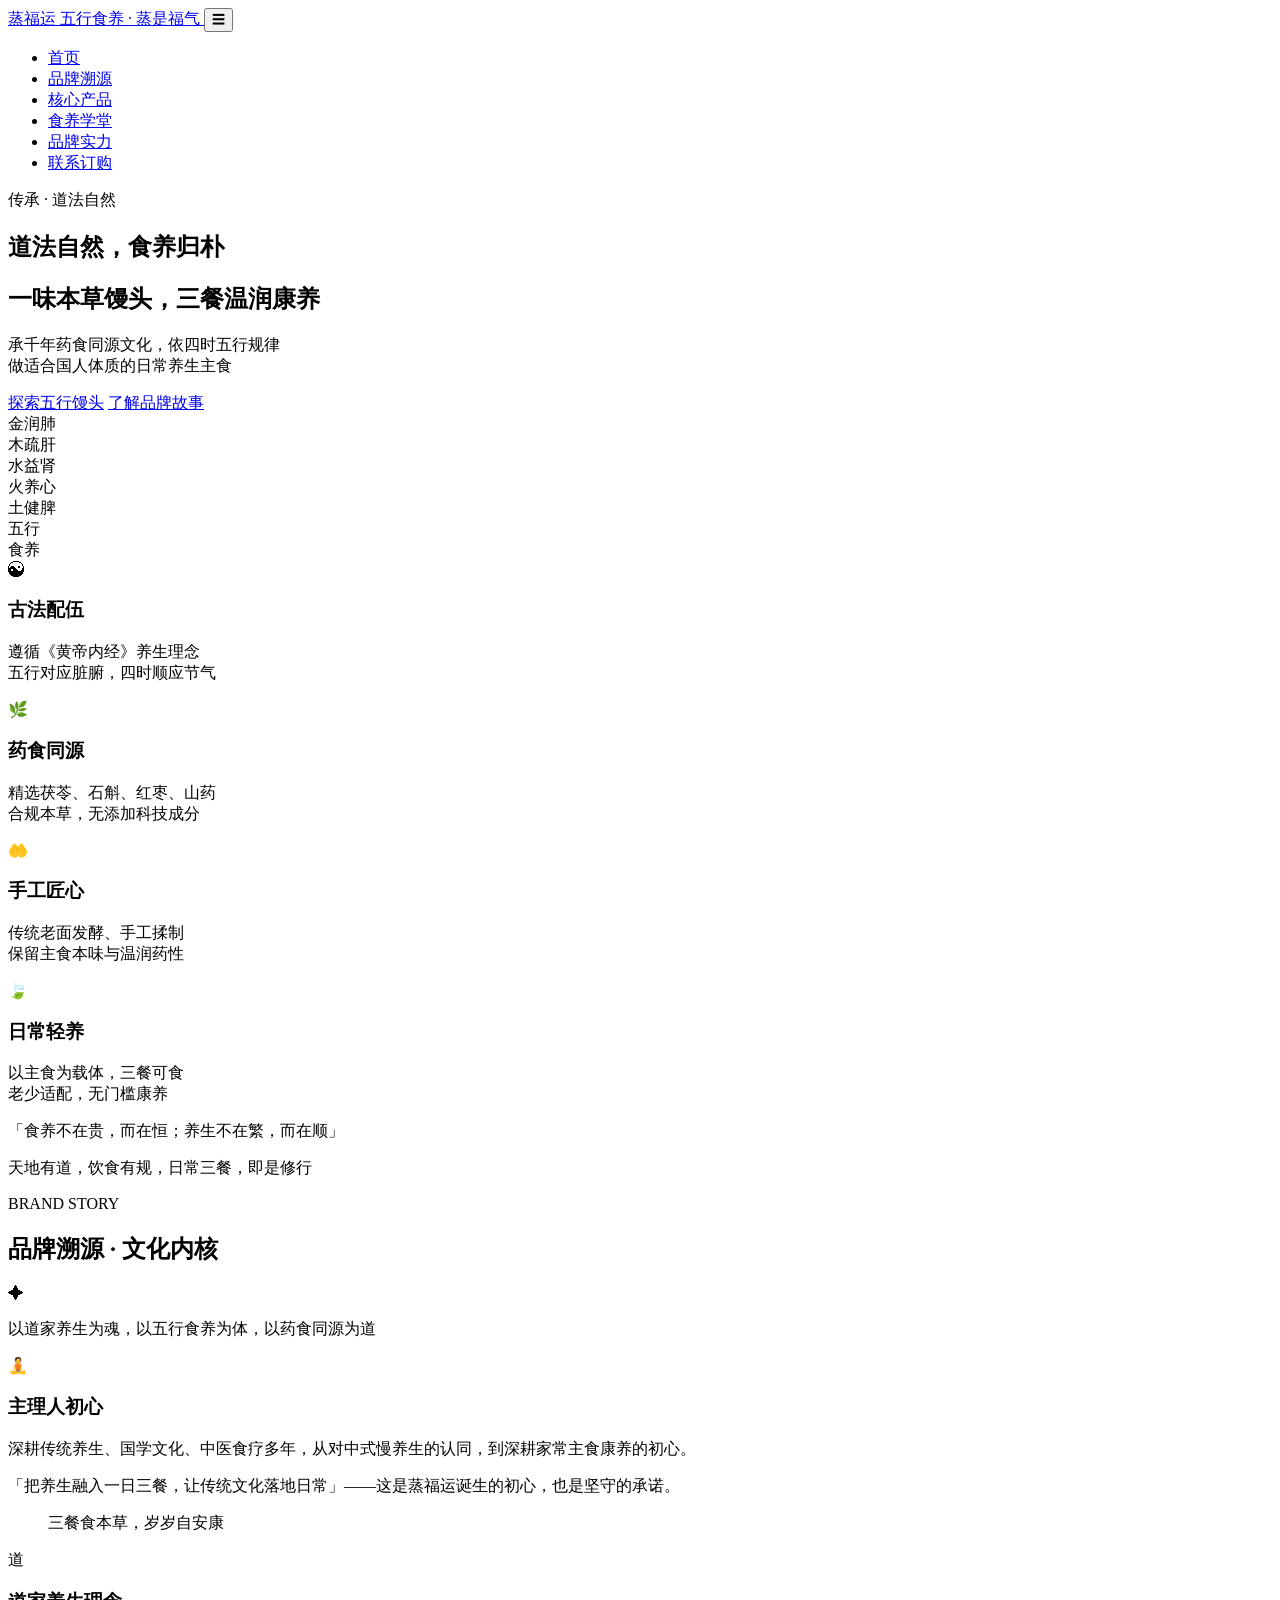
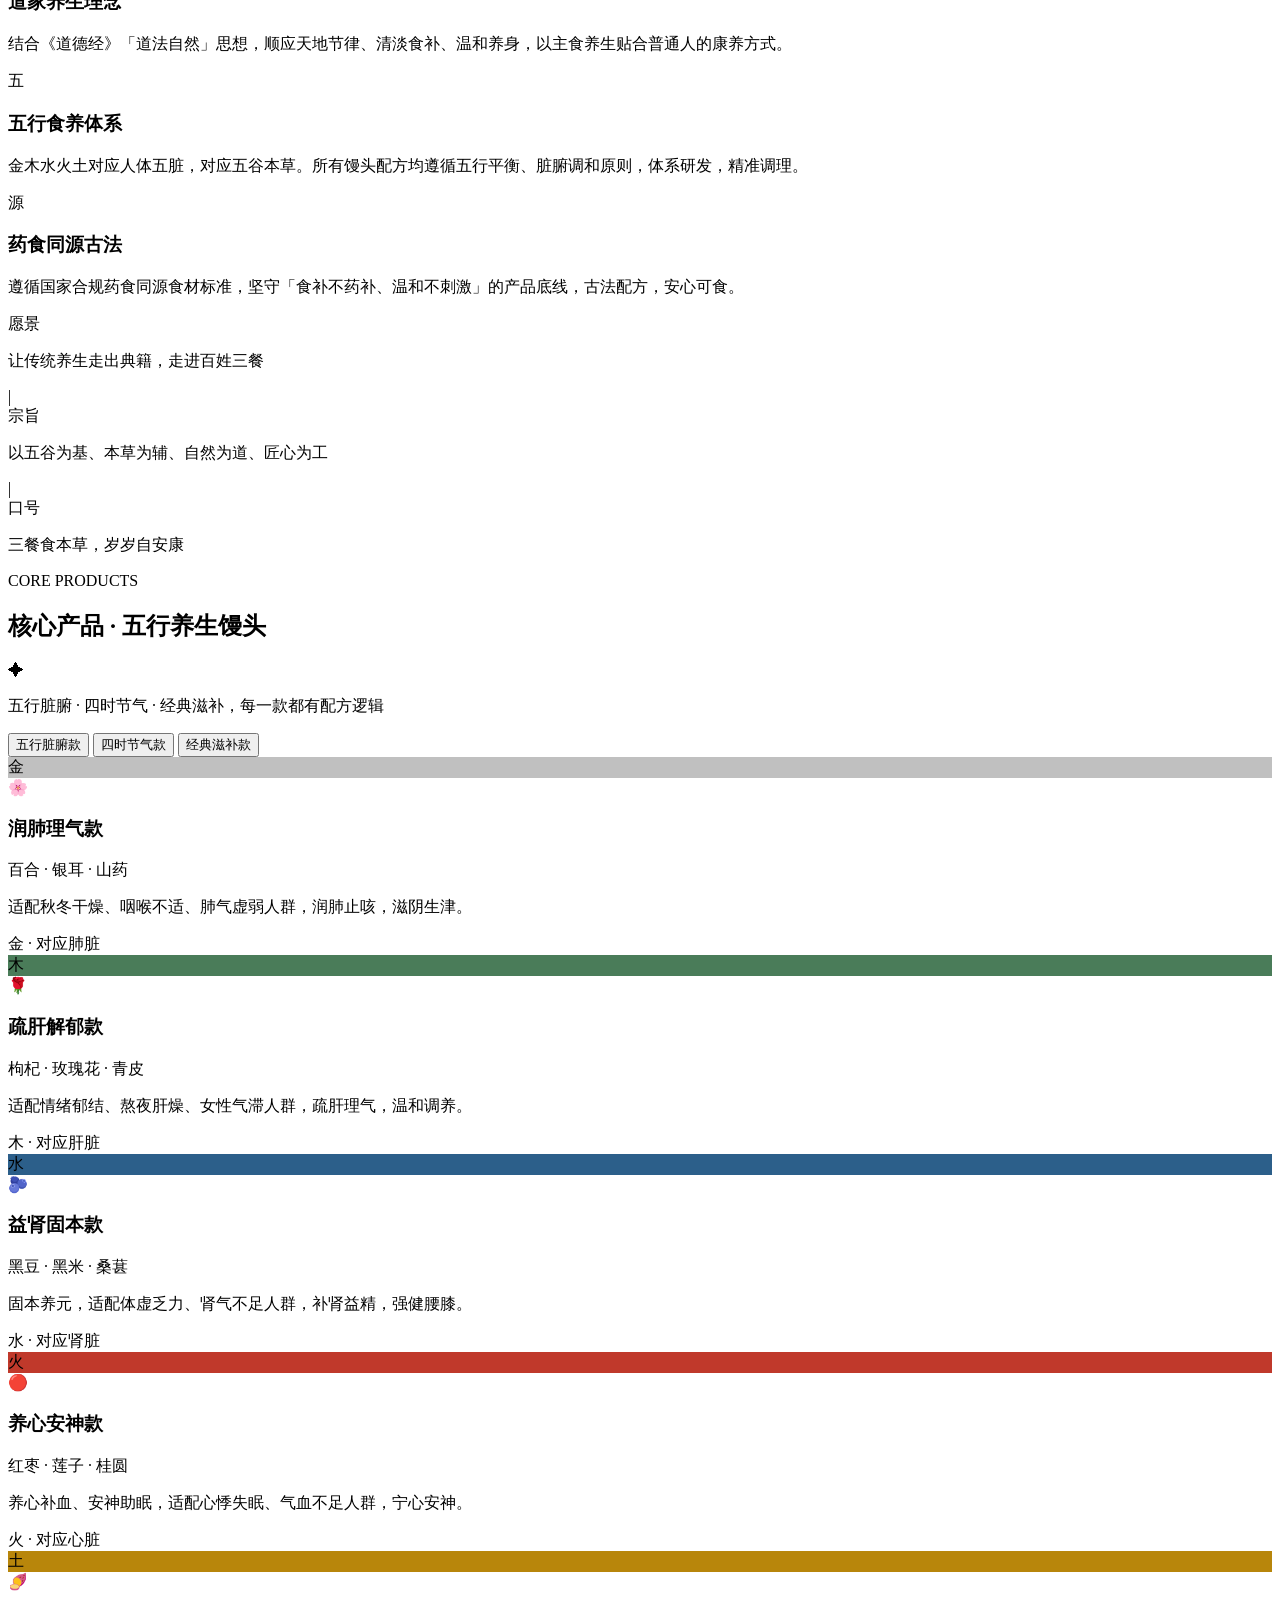
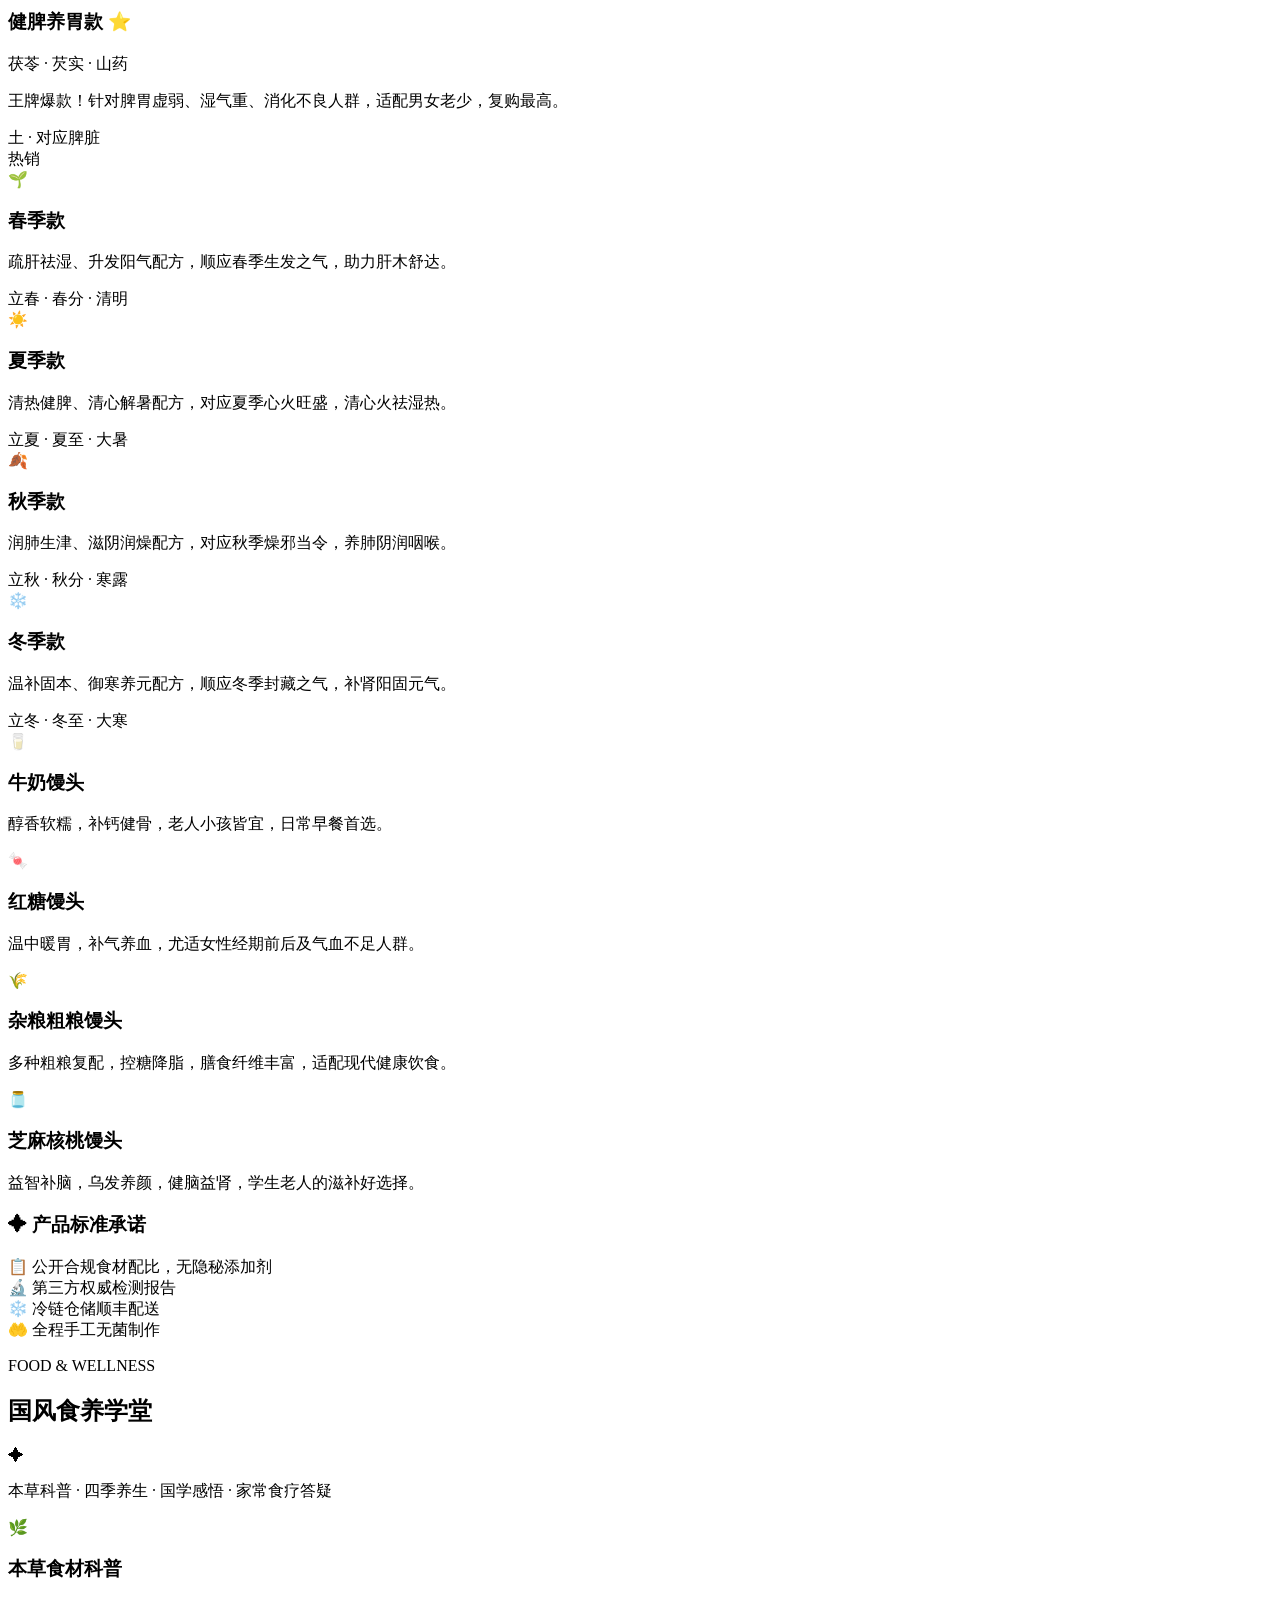
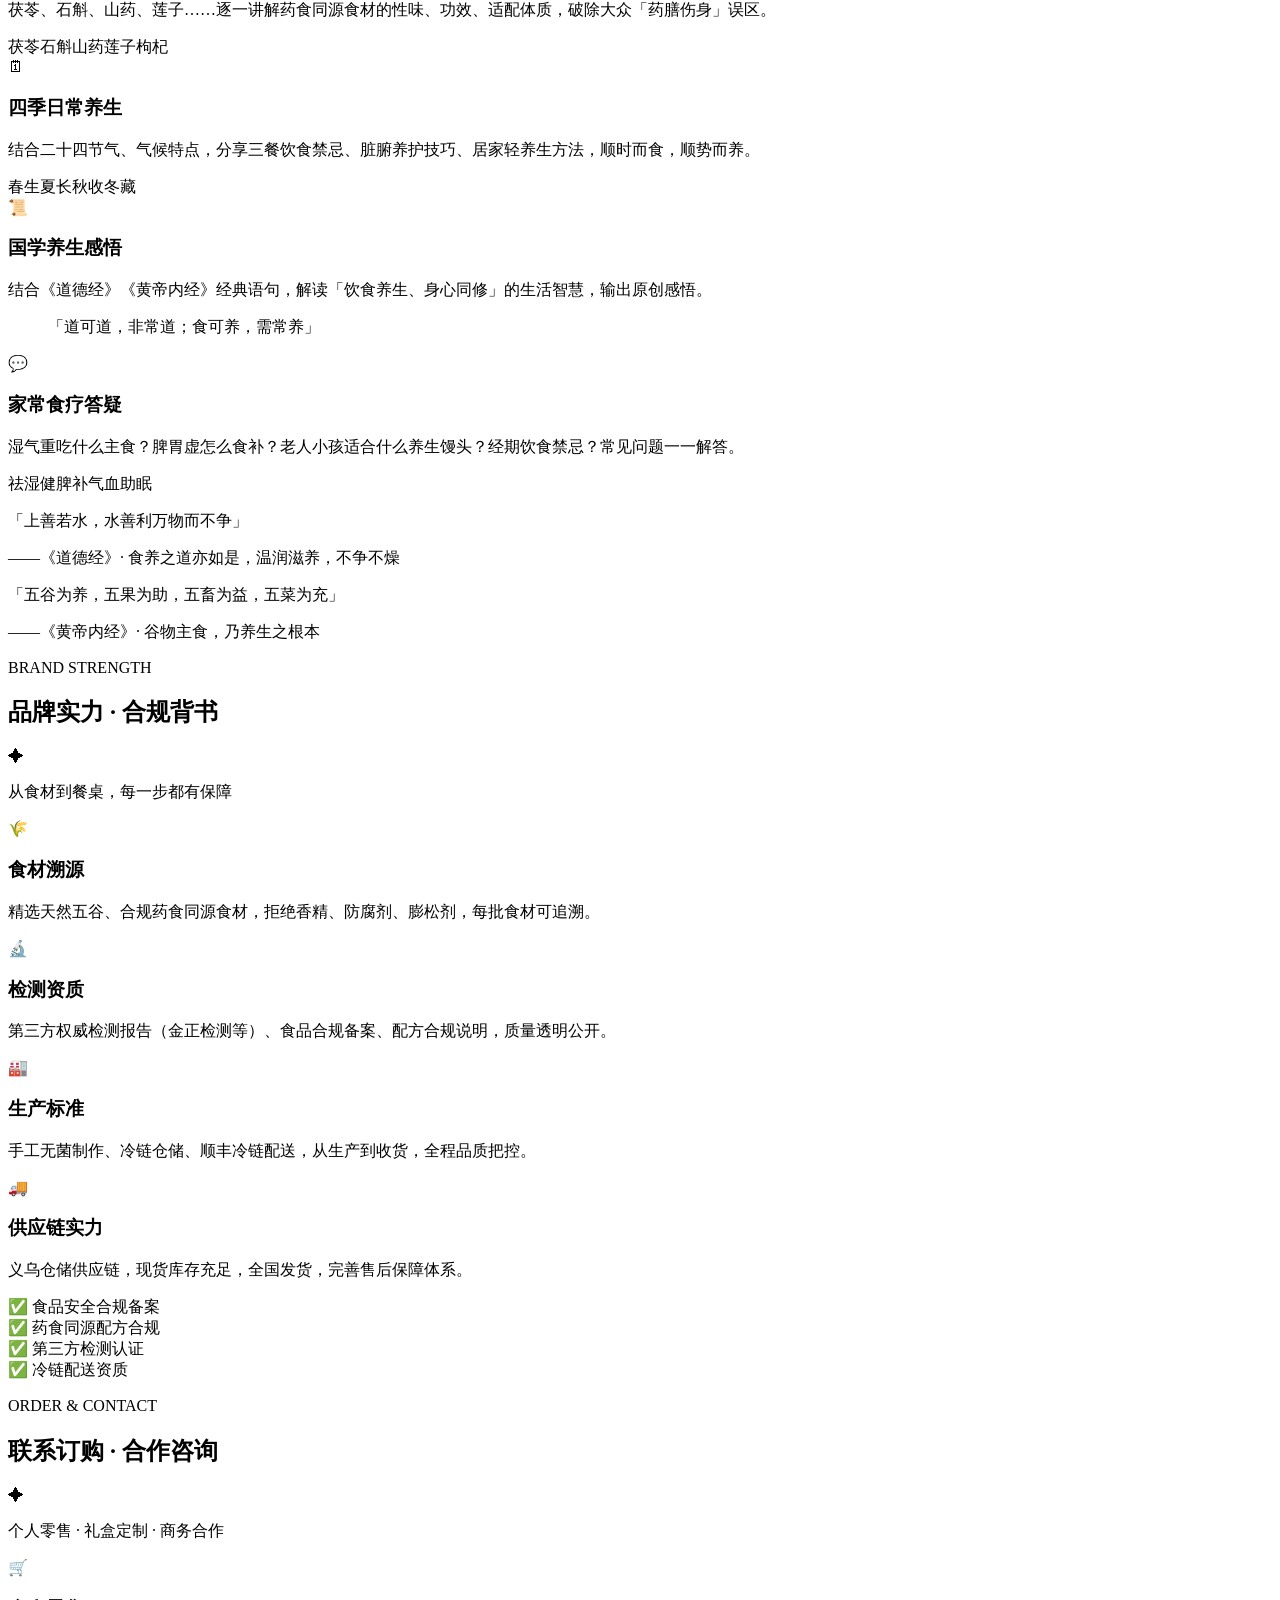
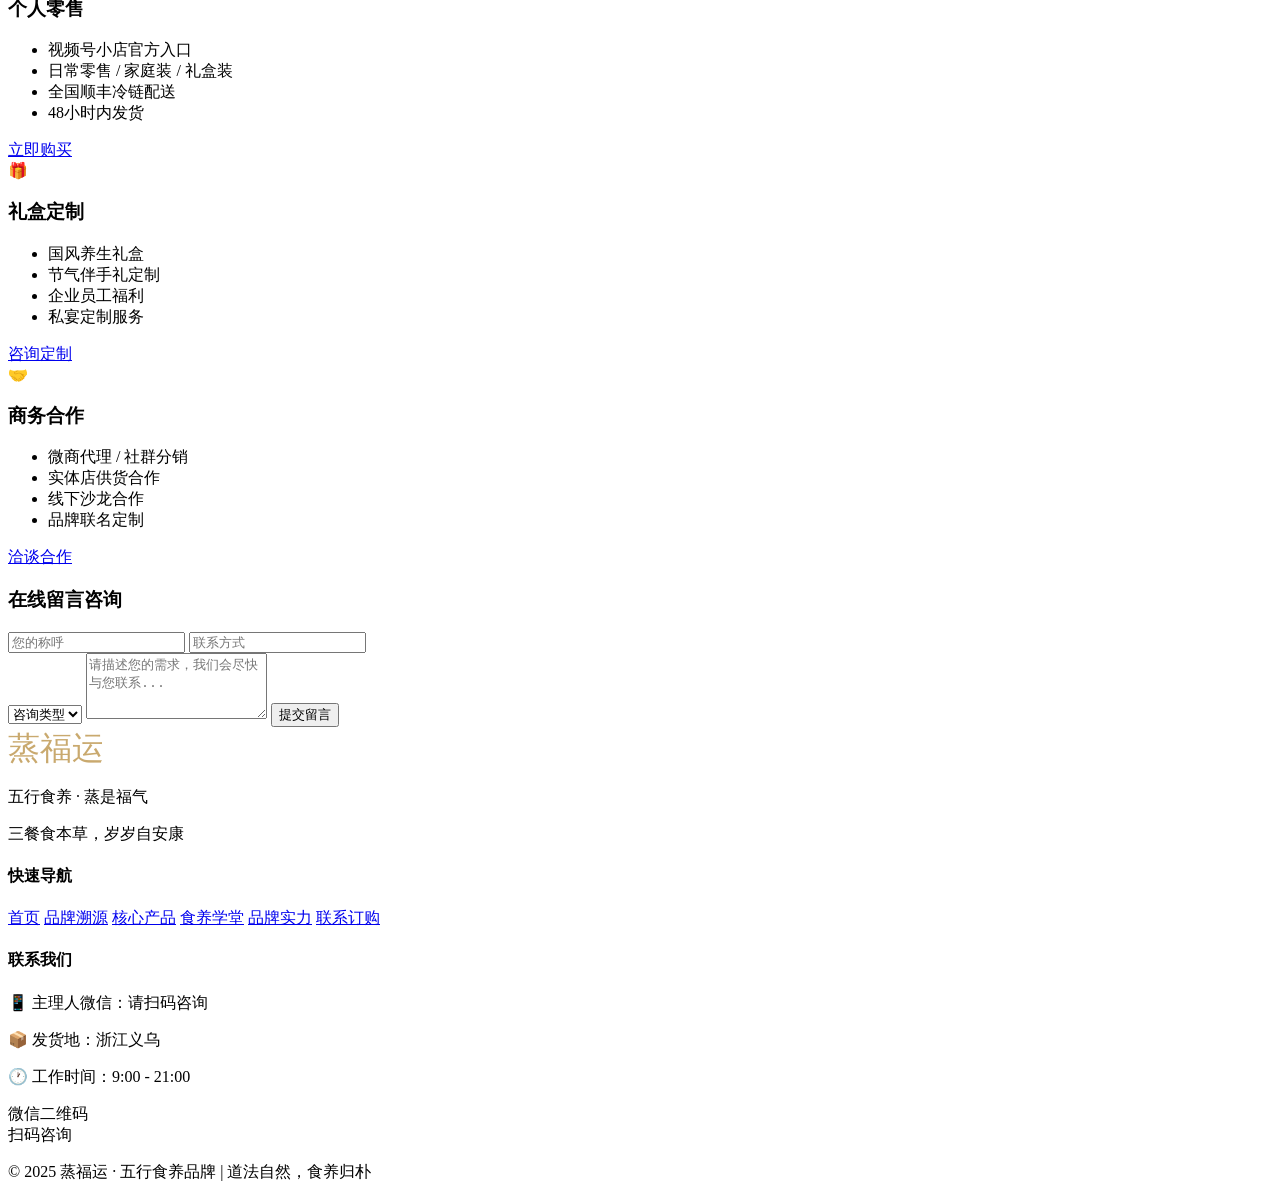
==== index.html @ 5c78d003 "add index.html" ====
<!DOCTYPE html>
<html lang="zh-CN">
<head>
<meta charset="UTF-8">
<meta name="viewport" content="width=device-width, initial-scale=1.0">
<title>蒸福运 · 五行食养 蒸是福气</title>
<link rel="preconnect" href="https://fonts.googleapis.com">
<link href="https://fonts.googleapis.com/css2?family=Noto+Serif+SC:wght@400;600;700&family=Noto+Sans+SC:wght@300;400;500&display=swap" rel="stylesheet">
<link rel="stylesheet" href="style.css">
</head>
<body>

<!-- 导航栏 -->
<nav id="navbar">
  <div class="nav-inner">
    <a href="#home" class="logo">
      <span class="logo-zh">蒸福运</span>
      <span class="logo-sub">五行食养 · 蒸是福气</span>
    </a>
    <button class="menu-toggle" id="menuToggle">☰</button>
    <ul class="nav-links" id="navLinks">
      <li><a href="#home">首页</a></li>
      <li><a href="#culture">品牌溯源</a></li>
      <li><a href="#products">核心产品</a></li>
      <li><a href="#academy">食养学堂</a></li>
      <li><a href="#trust">品牌实力</a></li>
      <li><a href="#contact" class="nav-cta">联系订购</a></li>
    </ul>
  </div>
</nav>

<!-- 第一板块：首页 -->
<section id="home">
  <div class="hero-bg">
    <div class="hero-overlay"></div>
    <div class="hero-content">
      <p class="hero-pre">传承 · 道法自然</p>
      <h1 class="hero-title">道法自然，食养归朴</h1>
      <h2 class="hero-sub">一味本草馒头，三餐温润康养</h2>
      <p class="hero-desc">承千年药食同源文化，依四时五行规律<br>做适合国人体质的日常养生主食</p>
      <div class="hero-btns">
        <a href="#products" class="btn-primary">探索五行馒头</a>
        <a href="#culture" class="btn-outline">了解品牌故事</a>
      </div>
    </div>
    <div class="hero-decor">
      <div class="wuxing-circle">
        <div class="wx-item wx-jin">金<span>润肺</span></div>
        <div class="wx-item wx-mu">木<span>疏肝</span></div>
        <div class="wx-item wx-shui">水<span>益肾</span></div>
        <div class="wx-item wx-huo">火<span>养心</span></div>
        <div class="wx-item wx-tu">土<span>健脾</span></div>
        <div class="wx-center">五行<br>食养</div>
      </div>
    </div>
  </div>

  <!-- 四大优势 -->
  <div class="advantages">
    <div class="adv-item">
      <div class="adv-icon">☯</div>
      <h3>古法配伍</h3>
      <p>遵循《黄帝内经》养生理念<br>五行对应脏腑，四时顺应节气</p>
    </div>
    <div class="adv-item">
      <div class="adv-icon">🌿</div>
      <h3>药食同源</h3>
      <p>精选茯苓、石斛、红枣、山药<br>合规本草，无添加科技成分</p>
    </div>
    <div class="adv-item">
      <div class="adv-icon">🤲</div>
      <h3>手工匠心</h3>
      <p>传统老面发酵、手工揉制<br>保留主食本味与温润药性</p>
    </div>
    <div class="adv-item">
      <div class="adv-icon">🍃</div>
      <h3>日常轻养</h3>
      <p>以主食为载体，三餐可食<br>老少适配，无门槛康养</p>
    </div>
  </div>

  <!-- 文化短句 -->
  <div class="quote-band">
    <p>「食养不在贵，而在恒；养生不在繁，而在顺」</p>
    <span>天地有道，饮食有规，日常三餐，即是修行</span>
  </div>
</section>

<!-- 第二板块：品牌溯源 -->
<section id="culture">
  <div class="section-header">
    <p class="section-pre">BRAND STORY</p>
    <h2>品牌溯源 · 文化内核</h2>
    <div class="divider"><span>✦</span></div>
    <p class="section-desc">以道家养生为魂，以五行食养为体，以药食同源为道</p>
  </div>

  <div class="culture-master">
    <div class="master-card">
      <div class="master-avatar">🧘</div>
      <div class="master-text">
        <h3>主理人初心</h3>
        <p>深耕传统养生、国学文化、中医食疗多年，从对中式慢养生的认同，到深耕家常主食康养的初心。</p>
        <p>「把养生融入一日三餐，让传统文化落地日常」——这是蒸福运诞生的初心，也是坚守的承诺。</p>
        <blockquote>三餐食本草，岁岁自安康</blockquote>
      </div>
    </div>
  </div>

  <div class="culture-pillars">
    <div class="pillar-card">
      <div class="pillar-num">道</div>
      <h3>道家养生理念</h3>
      <p>结合《道德经》「道法自然」思想，顺应天地节律、清淡食补、温和养身，以主食养生贴合普通人的康养方式。</p>
    </div>
    <div class="pillar-card">
      <div class="pillar-num">五</div>
      <h3>五行食养体系</h3>
      <p>金木水火土对应人体五脏，对应五谷本草。所有馒头配方均遵循五行平衡、脏腑调和原则，体系研发，精准调理。</p>
    </div>
    <div class="pillar-card">
      <div class="pillar-num">源</div>
      <h3>药食同源古法</h3>
      <p>遵循国家合规药食同源食材标准，坚守「食补不药补、温和不刺激」的产品底线，古法配方，安心可食。</p>
    </div>
  </div>

  <div class="brand-vision">
    <div class="vision-item"><span class="v-label">愿景</span><p>让传统养生走出典籍，走进百姓三餐</p></div>
    <div class="vision-sep">|</div>
    <div class="vision-item"><span class="v-label">宗旨</span><p>以五谷为基、本草为辅、自然为道、匠心为工</p></div>
    <div class="vision-sep">|</div>
    <div class="vision-item"><span class="v-label">口号</span><p>三餐食本草，岁岁自安康</p></div>
  </div>
</section>

<!-- 第三板块：核心产品 -->
<section id="products">
  <div class="section-header light">
    <p class="section-pre">CORE PRODUCTS</p>
    <h2>核心产品 · 五行养生馒头</h2>
    <div class="divider"><span>✦</span></div>
    <p class="section-desc">五行脏腑 · 四时节气 · 经典滋补，每一款都有配方逻辑</p>
  </div>

  <div class="product-tabs">
    <button class="tab-btn active" onclick="switchTab('wuxing')">五行脏腑款</button>
    <button class="tab-btn" onclick="switchTab('sishi')">四时节气款</button>
    <button class="tab-btn" onclick="switchTab('classic')">经典滋补款</button>
  </div>

  <!-- 五行款 -->
  <div id="tab-wuxing" class="tab-content active">
    <div class="products-grid">
      <div class="product-card">
        <div class="prod-badge" style="background:#C0C0C0">金</div>
        <div class="prod-emoji">🌸</div>
        <h3>润肺理气款</h3>
        <div class="prod-ingredients">百合 · 银耳 · 山药</div>
        <p class="prod-desc">适配秋冬干燥、咽喉不适、肺气虚弱人群，润肺止咳，滋阴生津。</p>
        <div class="prod-tag">金 · 对应肺脏</div>
      </div>
      <div class="product-card">
        <div class="prod-badge" style="background:#4a7c59">木</div>
        <div class="prod-emoji">🌹</div>
        <h3>疏肝解郁款</h3>
        <div class="prod-ingredients">枸杞 · 玫瑰花 · 青皮</div>
        <p class="prod-desc">适配情绪郁结、熬夜肝燥、女性气滞人群，疏肝理气，温和调养。</p>
        <div class="prod-tag">木 · 对应肝脏</div>
      </div>
      <div class="product-card">
        <div class="prod-badge" style="background:#2c5f8a">水</div>
        <div class="prod-emoji">🫐</div>
        <h3>益肾固本款</h3>
        <div class="prod-ingredients">黑豆 · 黑米 · 桑葚</div>
        <p class="prod-desc">固本养元，适配体虚乏力、肾气不足人群，补肾益精，强健腰膝。</p>
        <div class="prod-tag">水 · 对应肾脏</div>
      </div>
      <div class="product-card">
        <div class="prod-badge" style="background:#c0392b">火</div>
        <div class="prod-emoji">🔴</div>
        <h3>养心安神款</h3>
        <div class="prod-ingredients">红枣 · 莲子 · 桂圆</div>
        <p class="prod-desc">养心补血、安神助眠，适配心悸失眠、气血不足人群，宁心安神。</p>
        <div class="prod-tag">火 · 对应心脏</div>
      </div>
      <div class="product-card featured">
        <div class="prod-badge" style="background:#b8860b">土</div>
        <div class="prod-emoji">🍠</div>
        <h3>健脾养胃款 ⭐</h3>
        <div class="prod-ingredients">茯苓 · 芡实 · 山药</div>
        <p class="prod-desc">王牌爆款！针对脾胃虚弱、湿气重、消化不良人群，适配男女老少，复购最高。</p>
        <div class="prod-tag">土 · 对应脾脏</div>
        <div class="prod-hot">热销</div>
      </div>
    </div>
  </div>

  <!-- 四时款 -->
  <div id="tab-sishi" class="tab-content">
    <div class="products-grid">
      <div class="product-card season spring">
        <div class="season-icon">🌱</div>
        <h3>春季款</h3>
        <p class="prod-desc">疏肝祛湿、升发阳气配方，顺应春季生发之气，助力肝木舒达。</p>
        <div class="prod-tag">立春 · 春分 · 清明</div>
      </div>
      <div class="product-card season summer">
        <div class="season-icon">☀️</div>
        <h3>夏季款</h3>
        <p class="prod-desc">清热健脾、清心解暑配方，对应夏季心火旺盛，清心火祛湿热。</p>
        <div class="prod-tag">立夏 · 夏至 · 大暑</div>
      </div>
      <div class="product-card season autumn">
        <div class="season-icon">🍂</div>
        <h3>秋季款</h3>
        <p class="prod-desc">润肺生津、滋阴润燥配方，对应秋季燥邪当令，养肺阴润咽喉。</p>
        <div class="prod-tag">立秋 · 秋分 · 寒露</div>
      </div>
      <div class="product-card season winter">
        <div class="season-icon">❄️</div>
        <h3>冬季款</h3>
        <p class="prod-desc">温补固本、御寒养元配方，顺应冬季封藏之气，补肾阳固元气。</p>
        <div class="prod-tag">立冬 · 冬至 · 大寒</div>
      </div>
    </div>
  </div>

  <!-- 经典款 -->
  <div id="tab-classic" class="tab-content">
    <div class="products-grid">
      <div class="product-card">
        <div class="prod-emoji">🥛</div>
        <h3>牛奶馒头</h3>
        <p class="prod-desc">醇香软糯，补钙健骨，老人小孩皆宜，日常早餐首选。</p>
      </div>
      <div class="product-card">
        <div class="prod-emoji">🍬</div>
        <h3>红糖馒头</h3>
        <p class="prod-desc">温中暖胃，补气养血，尤适女性经期前后及气血不足人群。</p>
      </div>
      <div class="product-card">
        <div class="prod-emoji">🌾</div>
        <h3>杂粮粗粮馒头</h3>
        <p class="prod-desc">多种粗粮复配，控糖降脂，膳食纤维丰富，适配现代健康饮食。</p>
      </div>
      <div class="product-card">
        <div class="prod-emoji">🫙</div>
        <h3>芝麻核桃馒头</h3>
        <p class="prod-desc">益智补脑，乌发养颜，健脑益肾，学生老人的滋补好选择。</p>
      </div>
    </div>
  </div>

  <div class="product-standard">
    <h3>✦ 产品标准承诺</h3>
    <div class="standard-grid">
      <div>📋 公开合规食材配比，无隐秘添加剂</div>
      <div>🔬 第三方权威检测报告</div>
      <div>❄️ 冷链仓储顺丰配送</div>
      <div>🤲 全程手工无菌制作</div>
    </div>
  </div>
</section>

<!-- 第四板块：食养学堂 -->
<section id="academy">
  <div class="section-header">
    <p class="section-pre">FOOD & WELLNESS</p>
    <h2>国风食养学堂</h2>
    <div class="divider"><span>✦</span></div>
    <p class="section-desc">本草科普 · 四季养生 · 国学感悟 · 家常食疗答疑</p>
  </div>

  <div class="academy-grid">
    <div class="academy-card">
      <div class="aca-icon">🌿</div>
      <h3>本草食材科普</h3>
      <p>茯苓、石斛、山药、莲子……逐一讲解药食同源食材的性味、功效、适配体质，破除大众「药膳伤身」误区。</p>
      <div class="aca-tags"><span>茯苓</span><span>石斛</span><span>山药</span><span>莲子</span><span>枸杞</span></div>
    </div>
    <div class="academy-card">
      <div class="aca-icon">🗓</div>
      <h3>四季日常养生</h3>
      <p>结合二十四节气、气候特点，分享三餐饮食禁忌、脏腑养护技巧、居家轻养生方法，顺时而食，顺势而养。</p>
      <div class="aca-tags"><span>春生</span><span>夏长</span><span>秋收</span><span>冬藏</span></div>
    </div>
    <div class="academy-card">
      <div class="aca-icon">📜</div>
      <h3>国学养生感悟</h3>
      <p>结合《道德经》《黄帝内经》经典语句，解读「饮食养生、身心同修」的生活智慧，输出原创感悟。</p>
      <blockquote class="aca-quote">「道可道，非常道；食可养，需常养」</blockquote>
    </div>
    <div class="academy-card">
      <div class="aca-icon">💬</div>
      <h3>家常食疗答疑</h3>
      <p>湿气重吃什么主食？脾胃虚怎么食补？老人小孩适合什么养生馒头？经期饮食禁忌？常见问题一一解答。</p>
      <div class="aca-tags"><span>祛湿</span><span>健脾</span><span>补气血</span><span>助眠</span></div>
    </div>
  </div>

  <div class="classic-quotes">
    <div class="cq-item">
      <p>「上善若水，水善利万物而不争」</p>
      <span>——《道德经》· 食养之道亦如是，温润滋养，不争不燥</span>
    </div>
    <div class="cq-item">
      <p>「五谷为养，五果为助，五畜为益，五菜为充」</p>
      <span>——《黄帝内经》· 谷物主食，乃养生之根本</span>
    </div>
  </div>
</section>

<!-- 第五板块：品牌实力 -->
<section id="trust">
  <div class="section-header light">
    <p class="section-pre">BRAND STRENGTH</p>
    <h2>品牌实力 · 合规背书</h2>
    <div class="divider"><span>✦</span></div>
    <p class="section-desc">从食材到餐桌，每一步都有保障</p>
  </div>

  <div class="trust-grid">
    <div class="trust-card">
      <div class="trust-icon">🌾</div>
      <h3>食材溯源</h3>
      <p>精选天然五谷、合规药食同源食材，拒绝香精、防腐剂、膨松剂，每批食材可追溯。</p>
    </div>
    <div class="trust-card">
      <div class="trust-icon">🔬</div>
      <h3>检测资质</h3>
      <p>第三方权威检测报告（金正检测等）、食品合规备案、配方合规说明，质量透明公开。</p>
    </div>
    <div class="trust-card">
      <div class="trust-icon">🏭</div>
      <h3>生产标准</h3>
      <p>手工无菌制作、冷链仓储、顺丰冷链配送，从生产到收货，全程品质把控。</p>
    </div>
    <div class="trust-card">
      <div class="trust-icon">🚚</div>
      <h3>供应链实力</h3>
      <p>义乌仓储供应链，现货库存充足，全国发货，完善售后保障体系。</p>
    </div>
  </div>

  <div class="cert-bar">
    <div class="cert-item">✅ 食品安全合规备案</div>
    <div class="cert-item">✅ 药食同源配方合规</div>
    <div class="cert-item">✅ 第三方检测认证</div>
    <div class="cert-item">✅ 冷链配送资质</div>
  </div>
</section>

<!-- 第六板块：联系订购 -->
<section id="contact">
  <div class="section-header">
    <p class="section-pre">ORDER & CONTACT</p>
    <h2>联系订购 · 合作咨询</h2>
    <div class="divider"><span>✦</span></div>
    <p class="section-desc">个人零售 · 礼盒定制 · 商务合作</p>
  </div>

  <div class="contact-grid">
    <div class="contact-card">
      <div class="cc-icon">🛒</div>
      <h3>个人零售</h3>
      <ul>
        <li>视频号小店官方入口</li>
        <li>日常零售 / 家庭装 / 礼盒装</li>
        <li>全国顺丰冷链配送</li>
        <li>48小时内发货</li>
      </ul>
      <a href="#" class="btn-primary small">立即购买</a>
    </div>
    <div class="contact-card">
      <div class="cc-icon">🎁</div>
      <h3>礼盒定制</h3>
      <ul>
        <li>国风养生礼盒</li>
        <li>节气伴手礼定制</li>
        <li>企业员工福利</li>
        <li>私宴定制服务</li>
      </ul>
      <a href="#" class="btn-primary small">咨询定制</a>
    </div>
    <div class="contact-card">
      <div class="cc-icon">🤝</div>
      <h3>商务合作</h3>
      <ul>
        <li>微商代理 / 社群分销</li>
        <li>实体店供货合作</li>
        <li>线下沙龙合作</li>
        <li>品牌联名定制</li>
      </ul>
      <a href="#" class="btn-primary small">洽谈合作</a>
    </div>
  </div>

  <div class="contact-form-area">
    <h3>在线留言咨询</h3>
    <form class="contact-form" onsubmit="submitForm(event)">
      <div class="form-row">
        <input type="text" placeholder="您的称呼" required>
        <input type="tel" placeholder="联系方式">
      </div>
      <select>
        <option value="">咨询类型</option>
        <option>个人购买</option>
        <option>礼盒定制</option>
        <option>商务合作</option>
        <option>产品咨询</option>
      </select>
      <textarea placeholder="请描述您的需求，我们会尽快与您联系..." rows="4"></textarea>
      <button type="submit" class="btn-primary">提交留言</button>
    </form>
    <div id="form-success" class="form-success" style="display:none">✅ 留言已提交！我们将在24小时内联系您。</div>
  </div>
</section>

<!-- 页脚 -->
<footer>
  <div class="footer-inner">
    <div class="footer-brand">
      <div class="logo-zh" style="font-size:2rem;color:#c9a96e">蒸福运</div>
      <p>五行食养 · 蒸是福气</p>
      <p class="footer-motto">三餐食本草，岁岁自安康</p>
    </div>
    <div class="footer-links">
      <h4>快速导航</h4>
      <a href="#home">首页</a>
      <a href="#culture">品牌溯源</a>
      <a href="#products">核心产品</a>
      <a href="#academy">食养学堂</a>
      <a href="#trust">品牌实力</a>
      <a href="#contact">联系订购</a>
    </div>
    <div class="footer-contact">
      <h4>联系我们</h4>
      <p>📱 主理人微信：请扫码咨询</p>
      <p>📦 发货地：浙江义乌</p>
      <p>🕐 工作时间：9:00 - 21:00</p>
      <div class="qr-placeholder">微信二维码<br>扫码咨询</div>
    </div>
  </div>
  <div class="footer-bottom">
    <p>© 2025 蒸福运 · 五行食养品牌 | 道法自然，食养归朴</p>
  </div>
</footer>

<script src="app.js"></script>
</body>
</html>
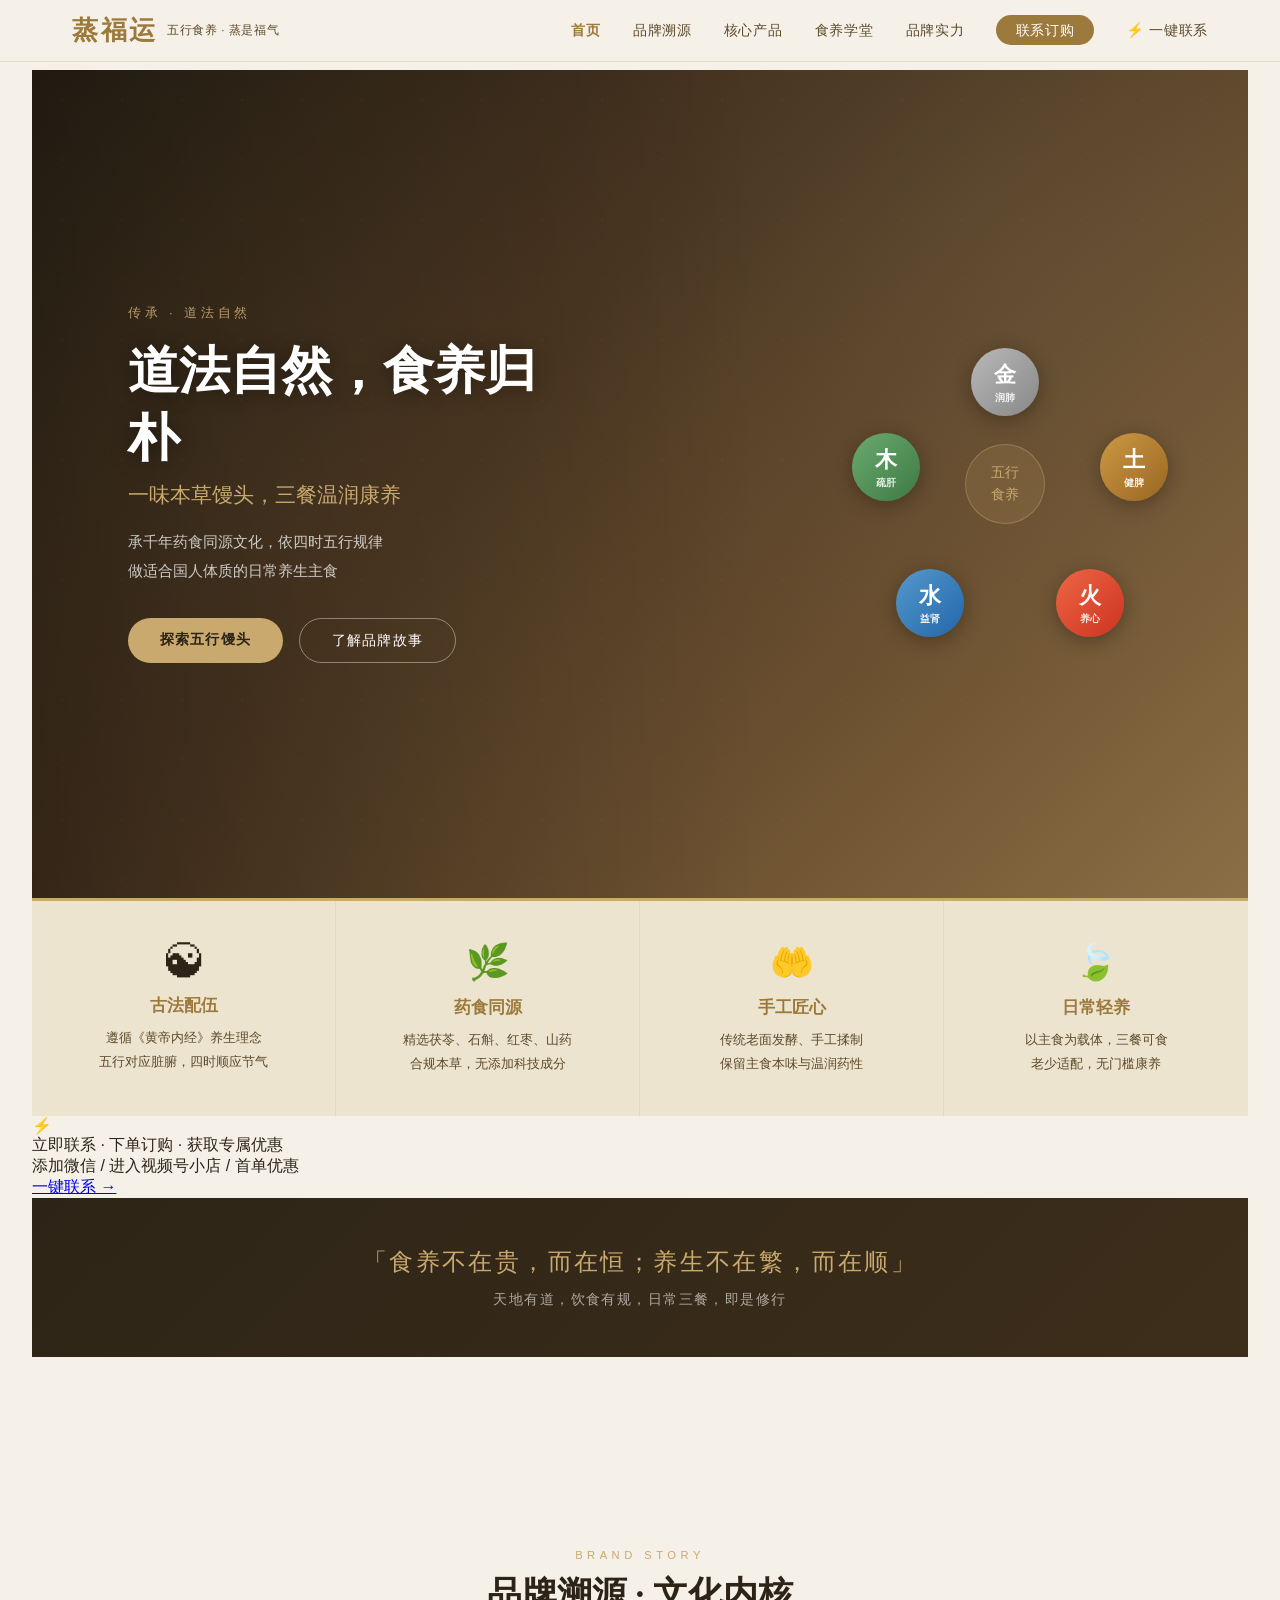
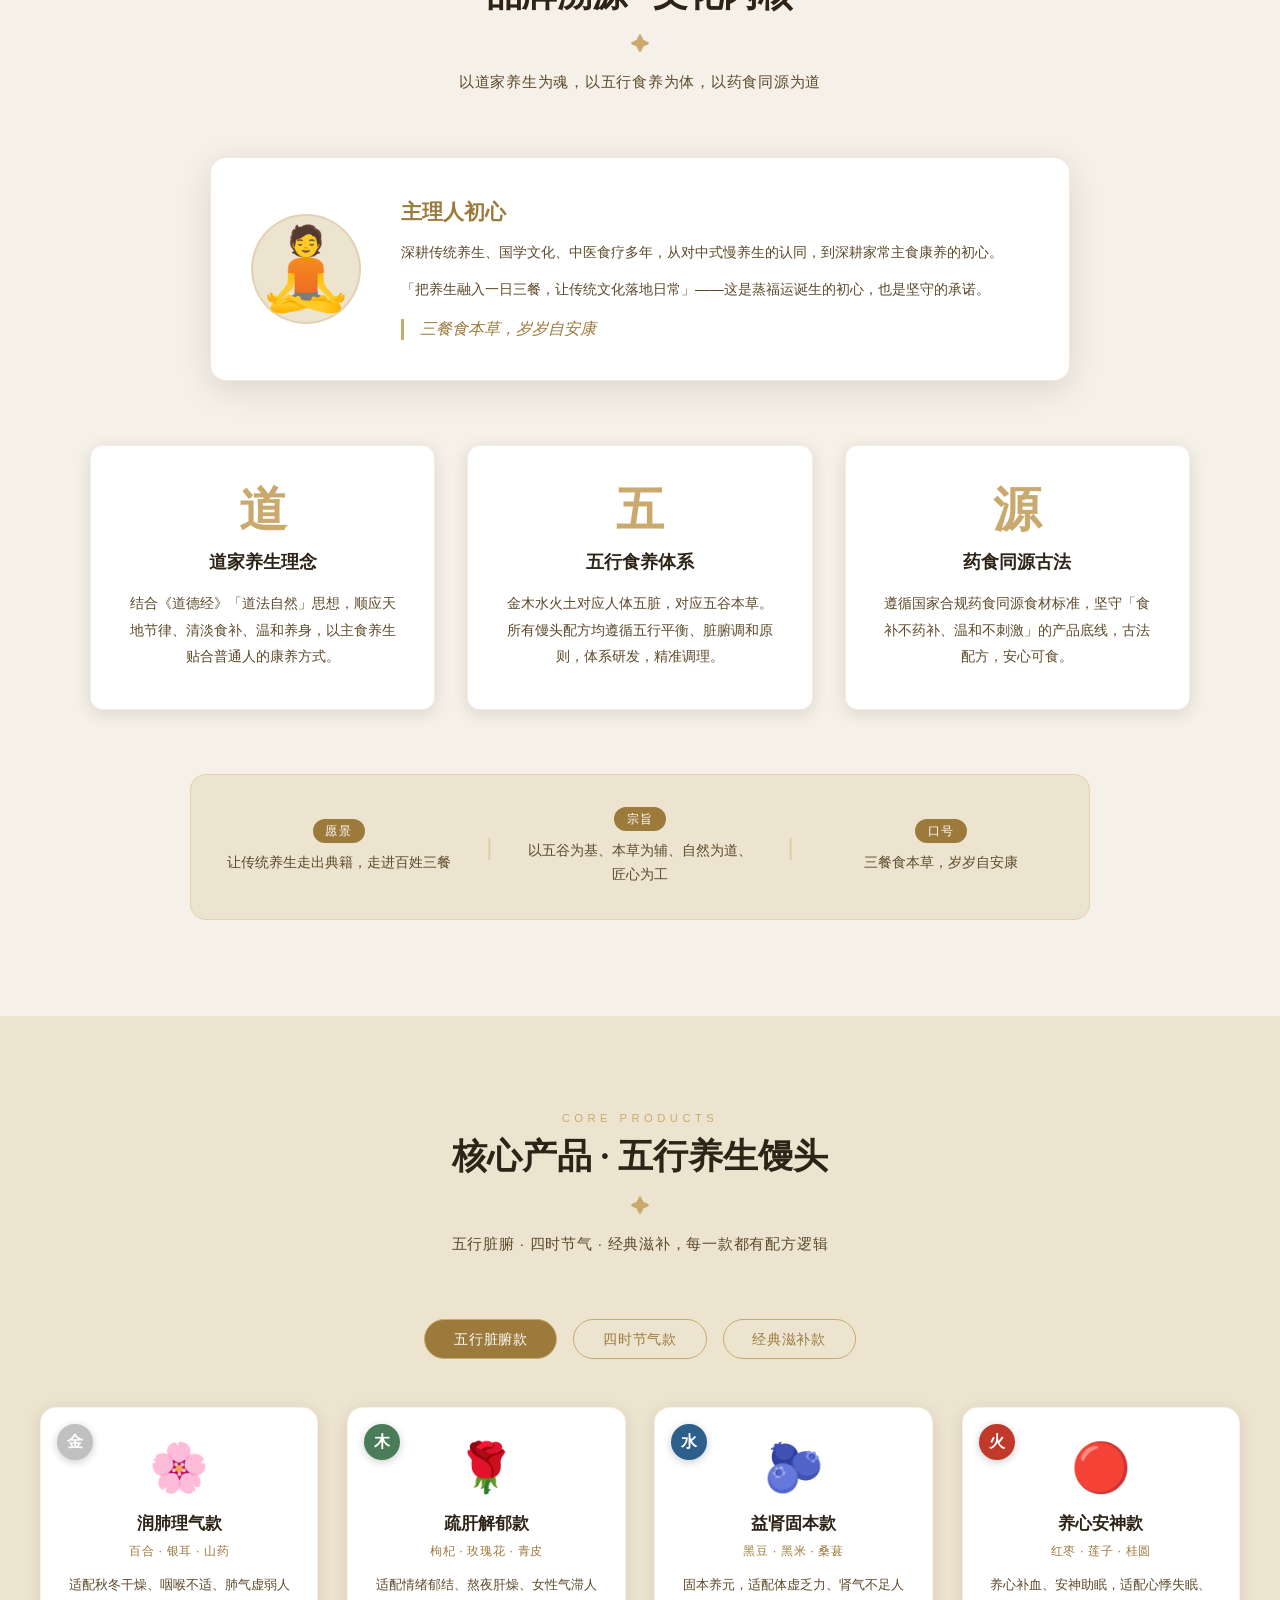
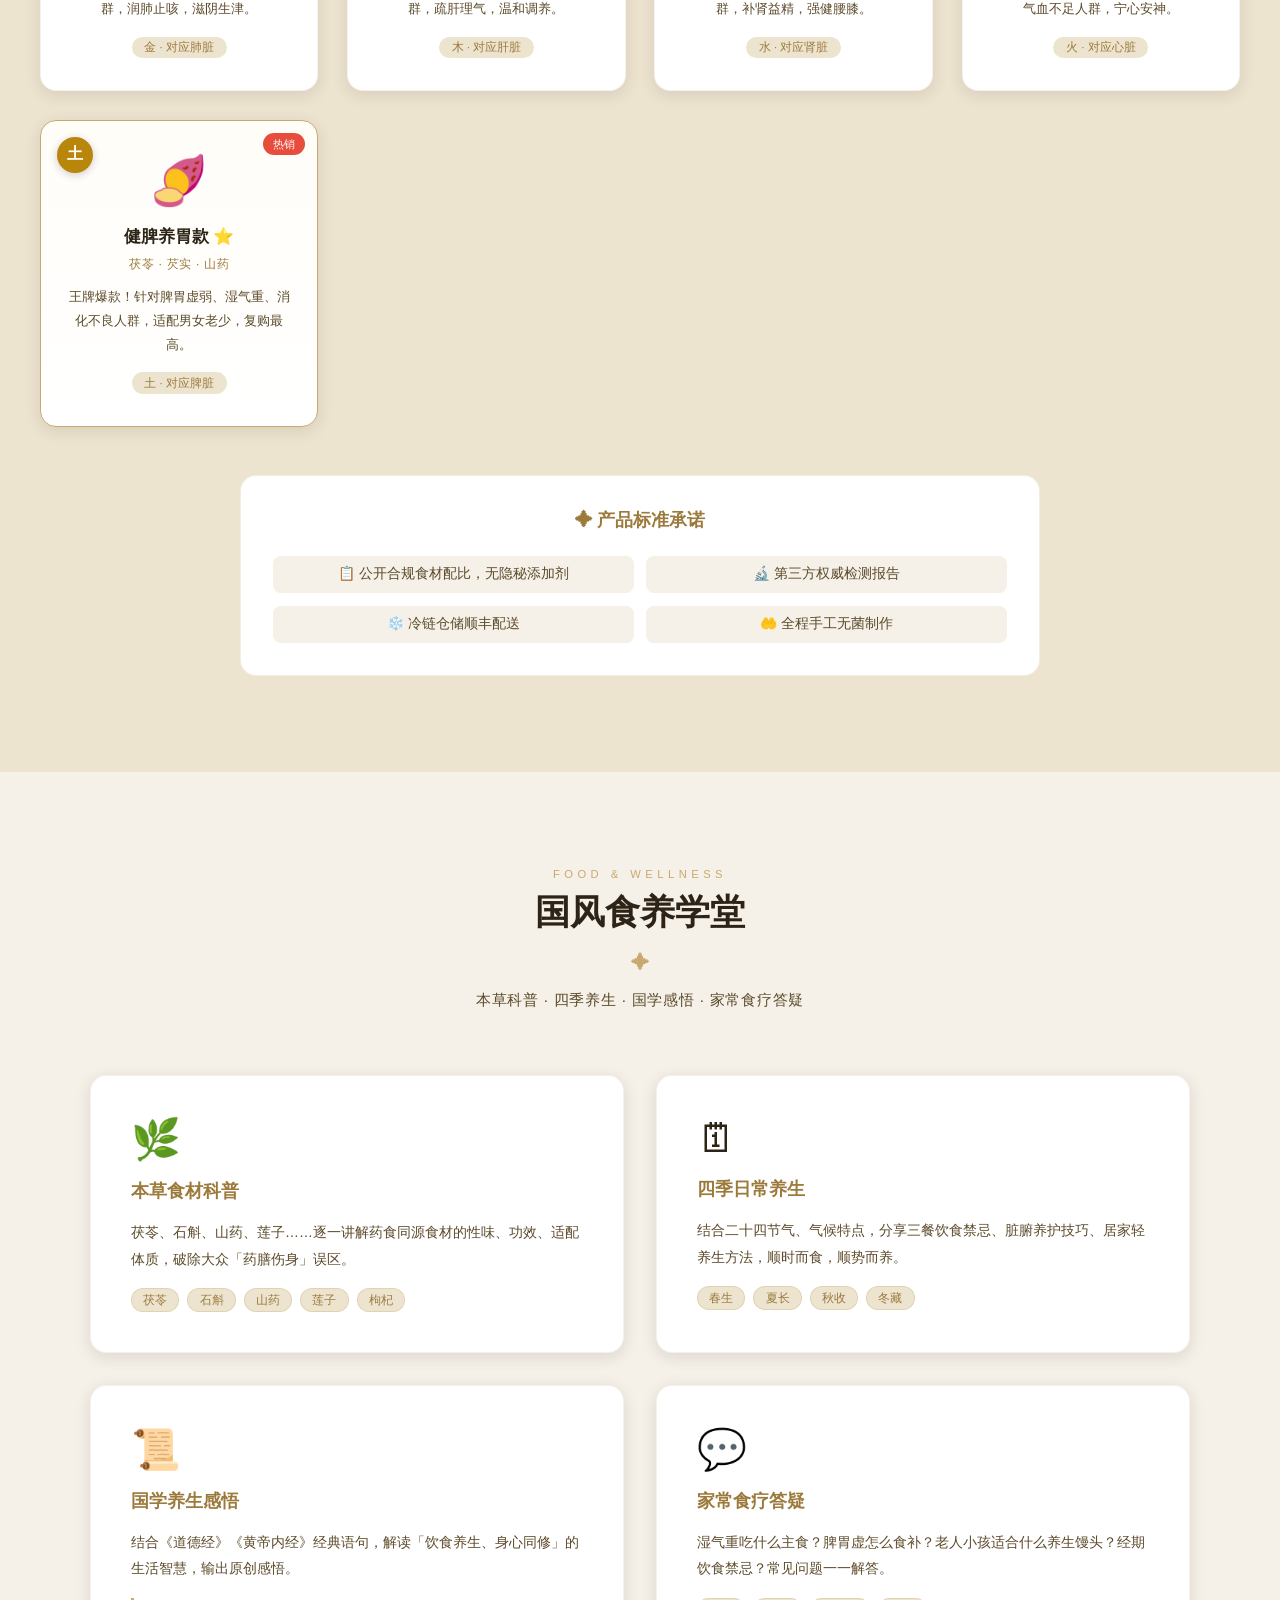
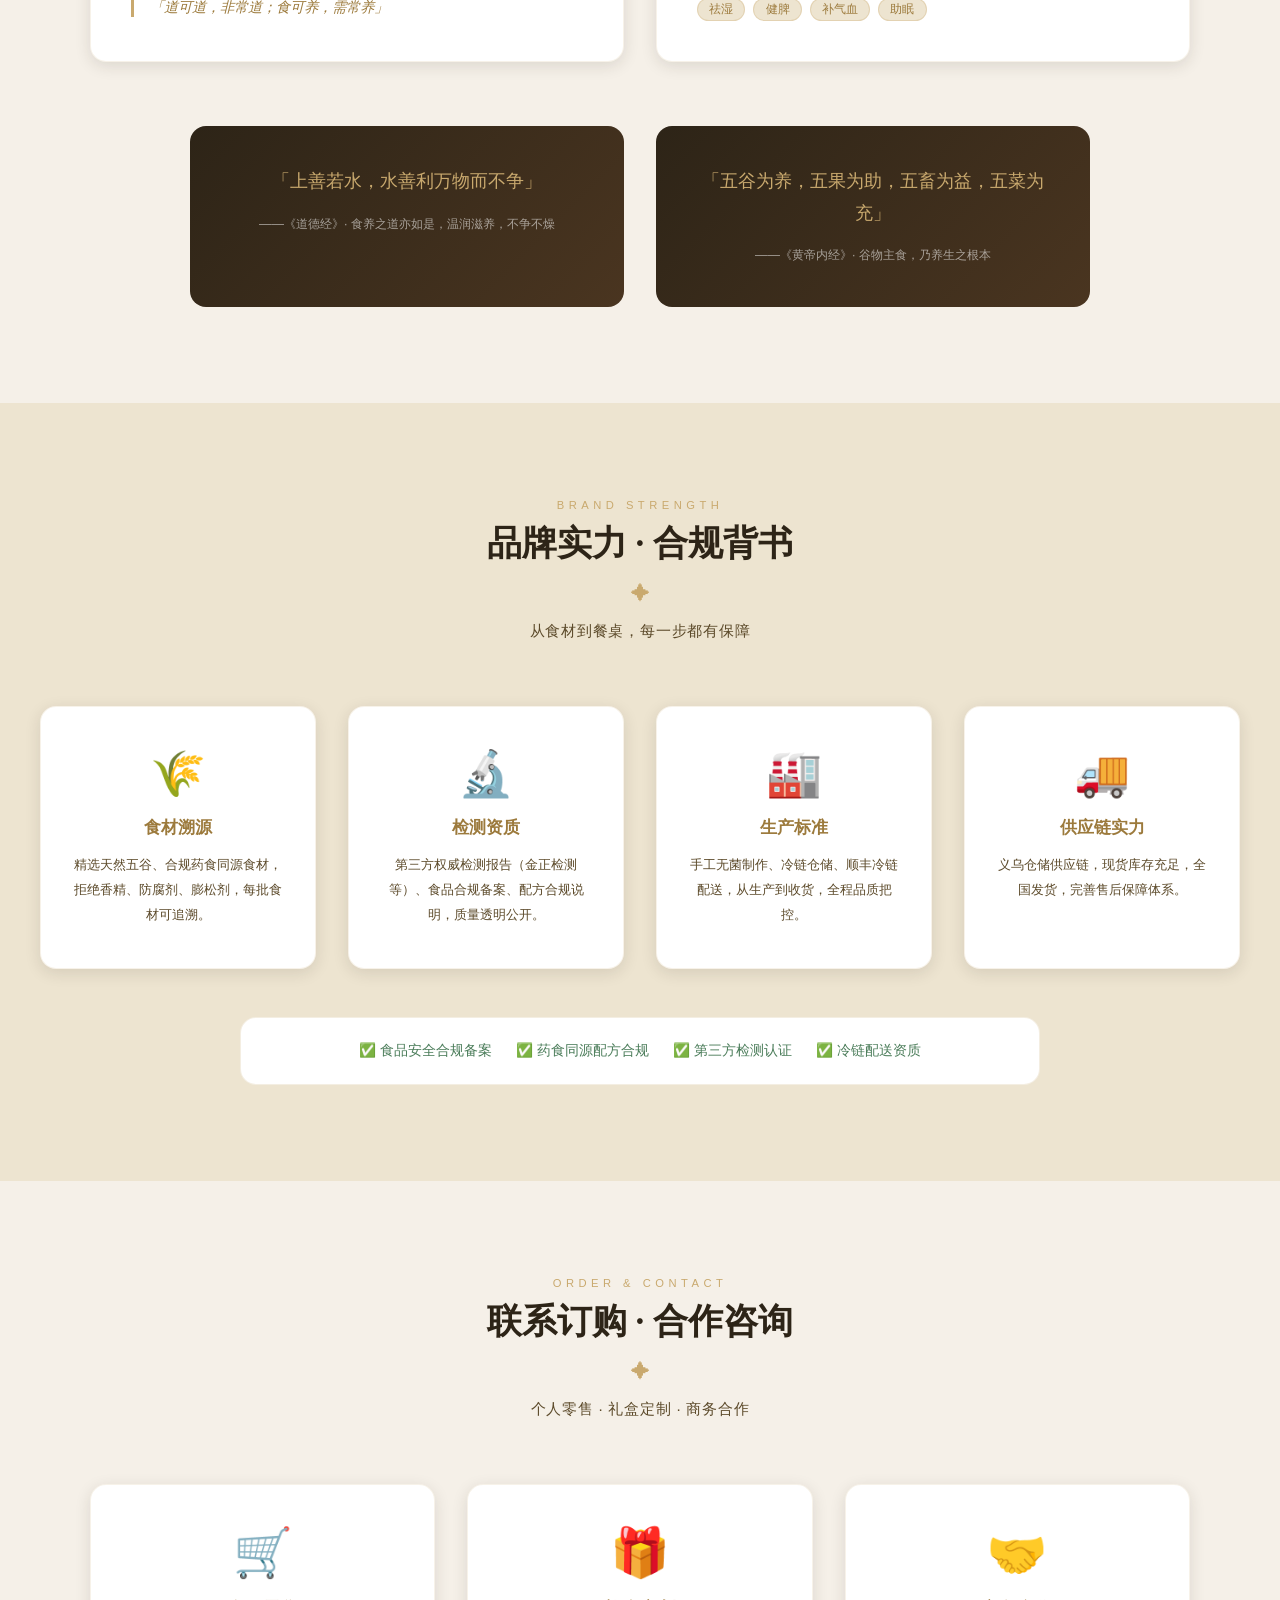
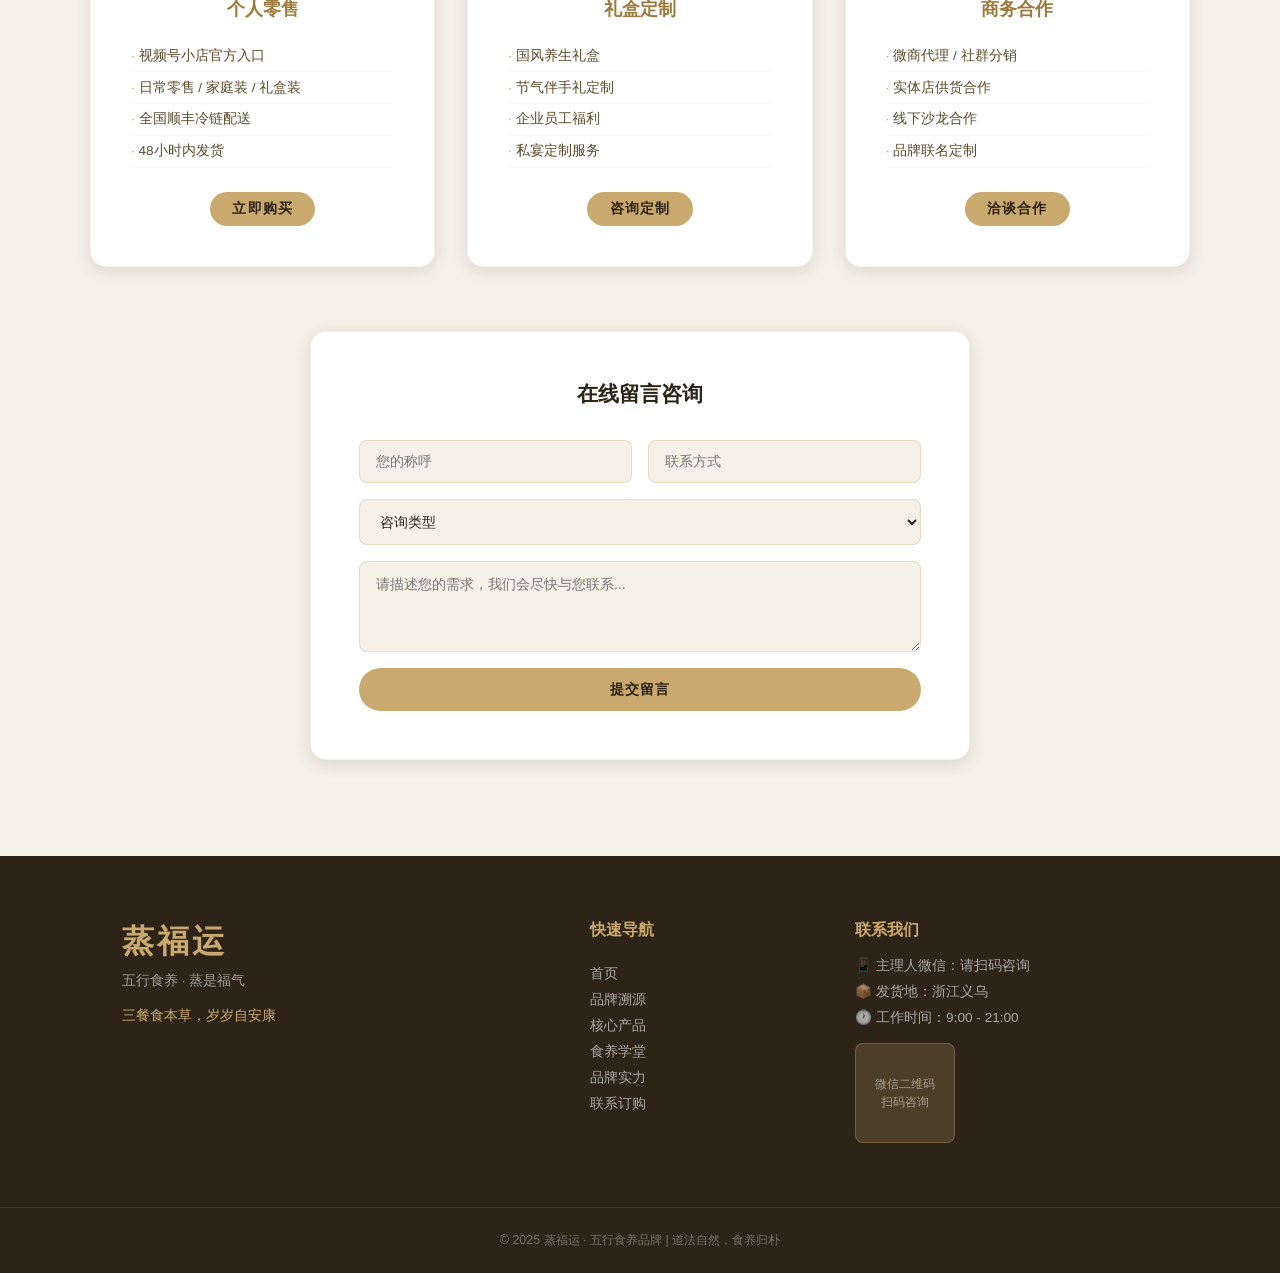
==== commit 99a79f8f: "update index.html with links banner" ====
--- a/index.html
+++ b/index.html
@@ -25,6 +25,7 @@
       <li><a href="#academy">食养学堂</a></li>
       <li><a href="#trust">品牌实力</a></li>
       <li><a href="#contact" class="nav-cta">联系订购</a></li>
+      <li><a href="links.html" class="nav-links-jump" target="_blank">⚡ 一键联系</a></li>
     </ul>
   </div>
 </nav>
@@ -79,6 +80,20 @@
     </div>
   </div>
 
+  <!-- 一键联系横幅 -->
+  <div class="links-banner">
+    <div class="links-banner-inner">
+      <div class="lb-left">
+        <span class="lb-icon">⚡</span>
+        <div>
+          <p class="lb-title">立即联系 · 下单订购 · 获取专属优惠</p>
+          <p class="lb-sub">添加微信 / 进入视频号小店 / 首单优惠</p>
+        </div>
+      </div>
+      <a href="links.html" target="_blank" class="lb-btn">一键联系 →</a>
+    </div>
+  </div>
+
   <!-- 文化短句 -->
   <div class="quote-band">
     <p>「食养不在贵，而在恒；养生不在繁，而在顺」</p>
--- a/style.css
+++ b/style.css
@@ -0,0 +1,481 @@
+/* ===== 全局变量 & 重置 ===== */
+:root {
+  --cream: #f5f0e8;
+  --parchment: #ede4d0;
+  --tea: #c9a96e;
+  --tea-dark: #9c7a3c;
+  --ink: #2d2417;
+  --ink-light: #5c4a2a;
+  --green-light: #7a9e7e;
+  --green-dark: #4a7c59;
+  --cyan-light: #a8c5c0;
+  --brown-light: #d4b896;
+  --white: #ffffff;
+  --shadow: rgba(45, 36, 23, 0.12);
+  --font-serif: 'Noto Serif SC', 'SimSun', serif;
+  --font-sans: 'Noto Sans SC', 'PingFang SC', 'Microsoft YaHei', sans-serif;
+}
+
+* { margin: 0; padding: 0; box-sizing: border-box; }
+html { scroll-behavior: smooth; }
+body { font-family: var(--font-sans); color: var(--ink); background: var(--cream); overflow-x: hidden; }
+
+/* ===== 导航栏 ===== */
+#navbar {
+  position: fixed; top: 0; left: 0; right: 0; z-index: 1000;
+  background: rgba(245, 240, 232, 0.95);
+  backdrop-filter: blur(12px);
+  border-bottom: 1px solid rgba(201, 169, 110, 0.3);
+  transition: all 0.3s ease;
+}
+#navbar.scrolled {
+  box-shadow: 0 4px 20px rgba(45, 36, 23, 0.1);
+}
+.nav-inner {
+  max-width: 1200px; margin: 0 auto;
+  display: flex; align-items: center; justify-content: space-between;
+  padding: 0.8rem 2rem;
+}
+.logo { text-decoration: none; display: flex; align-items: center; gap: 0.6rem; }
+.logo-zh {
+  font-family: var(--font-serif); font-size: 1.6rem; font-weight: 700;
+  color: var(--tea-dark); letter-spacing: 0.1em;
+}
+.logo-sub { font-size: 0.72rem; color: var(--ink-light); letter-spacing: 0.05em; }
+.nav-links { list-style: none; display: flex; gap: 2rem; align-items: center; }
+.nav-links a { text-decoration: none; font-size: 0.9rem; color: var(--ink-light); letter-spacing: 0.05em; transition: color 0.2s; }
+.nav-links a:hover { color: var(--tea-dark); }
+.nav-cta {
+  background: var(--tea-dark); color: var(--white) !important;
+  padding: 0.45rem 1.2rem; border-radius: 2rem;
+  transition: background 0.2s !important;
+}
+.nav-cta:hover { background: var(--ink) !important; }
+.menu-toggle { display: none; background: none; border: none; font-size: 1.5rem; cursor: pointer; color: var(--ink); }
+
+/* ===== 首页 Hero ===== */
+#home { padding-top: 70px; }
+.hero-bg {
+  min-height: 92vh;
+  background: linear-gradient(135deg, #2d2417 0%, #4a3520 40%, #6b5030 70%, #8b6f45 100%);
+  position: relative; display: flex; align-items: center;
+  overflow: hidden;
+}
+.hero-bg::before {
+  content: '';
+  position: absolute; inset: 0;
+  background-image:
+    radial-gradient(circle at 20% 50%, rgba(201,169,110,0.08) 0%, transparent 50%),
+    radial-gradient(circle at 80% 20%, rgba(168,197,192,0.06) 0%, transparent 40%);
+}
+/* 水墨纹理 */
+.hero-bg::after {
+  content: '';
+  position: absolute; inset: 0;
+  background-image: url("data:image/svg+xml,%3Csvg xmlns='http://www.w3.org/2000/svg' width='60' height='60'%3E%3Ccircle cx='30' cy='30' r='1' fill='rgba(201,169,110,0.06)'/%3E%3C/svg%3E");
+  pointer-events: none;
+}
+.hero-overlay {
+  position: absolute; inset: 0;
+  background: linear-gradient(to right, rgba(0,0,0,0.3) 0%, transparent 60%);
+}
+.hero-content {
+  position: relative; z-index: 2;
+  max-width: 600px; padding: 4rem 4rem 4rem 6rem;
+}
+.hero-pre {
+  font-size: 0.8rem; letter-spacing: 0.3em; color: var(--tea);
+  margin-bottom: 1rem; opacity: 0.9;
+}
+.hero-title {
+  font-family: var(--font-serif); font-size: 3.2rem; font-weight: 700;
+  color: var(--white); line-height: 1.3;
+  text-shadow: 0 2px 20px rgba(0,0,0,0.4);
+  margin-bottom: 0.6rem;
+}
+.hero-sub {
+  font-family: var(--font-serif); font-size: 1.3rem; color: var(--tea);
+  margin-bottom: 1.2rem; font-weight: 400;
+}
+.hero-desc {
+  color: rgba(255,255,255,0.75); font-size: 0.95rem;
+  line-height: 1.9; margin-bottom: 2rem;
+}
+.hero-btns { display: flex; gap: 1rem; flex-wrap: wrap; }
+.btn-primary {
+  display: inline-block; text-decoration: none;
+  background: var(--tea); color: var(--ink); font-weight: 600;
+  padding: 0.75rem 2rem; border-radius: 2rem; font-size: 0.9rem;
+  letter-spacing: 0.08em; transition: all 0.3s; border: none; cursor: pointer;
+}
+.btn-primary:hover { background: #d4b878; transform: translateY(-2px); box-shadow: 0 8px 24px rgba(201,169,110,0.4); }
+.btn-outline {
+  display: inline-block; text-decoration: none;
+  background: transparent; color: var(--white);
+  padding: 0.75rem 2rem; border-radius: 2rem; font-size: 0.9rem;
+  letter-spacing: 0.08em; border: 1px solid rgba(255,255,255,0.4);
+  transition: all 0.3s;
+}
+.btn-outline:hover { border-color: var(--tea); color: var(--tea); }
+.btn-primary.small { padding: 0.5rem 1.4rem; font-size: 0.85rem; }
+
+/* 五行圆 */
+.hero-decor {
+  position: absolute; right: 6%; top: 50%; transform: translateY(-50%);
+  z-index: 2;
+}
+.wuxing-circle {
+  width: 340px; height: 340px; position: relative;
+}
+.wx-center {
+  position: absolute; top: 50%; left: 50%; transform: translate(-50%, -50%);
+  width: 80px; height: 80px; background: rgba(201,169,110,0.15);
+  border: 1px solid rgba(201,169,110,0.4); border-radius: 50%;
+  display: flex; align-items: center; justify-content: center;
+  font-family: var(--font-serif); color: var(--tea); font-size: 0.9rem;
+  text-align: center; line-height: 1.5;
+}
+.wx-item {
+  position: absolute; width: 68px; height: 68px; border-radius: 50%;
+  display: flex; flex-direction: column; align-items: center; justify-content: center;
+  font-family: var(--font-serif); font-size: 1.4rem; font-weight: 700;
+  color: var(--white); gap: 2px;
+  box-shadow: 0 4px 20px rgba(0,0,0,0.3);
+  transition: transform 0.3s;
+}
+.wx-item:hover { transform: scale(1.1); }
+.wx-item span { font-size: 0.6rem; opacity: 0.9; }
+.wx-jin  { top: 10%; left: 50%; transform: translateX(-50%); background: linear-gradient(135deg, #b8b8b8, #888); }
+.wx-mu   { top: 35%; left: 5%;  background: linear-gradient(135deg, #6aaa70, #3d7a43); }
+.wx-shui { top: 75%; left: 18%; background: linear-gradient(135deg, #5599cc, #2266aa); }
+.wx-huo  { top: 75%; left: 65%; background: linear-gradient(135deg, #ee6644, #cc3322); }
+.wx-tu   { top: 35%; left: 78%; background: linear-gradient(135deg, #cc9944, #996622); }
+
+/* 四大优势 */
+.advantages {
+  display: grid; grid-template-columns: repeat(4, 1fr);
+  background: var(--parchment);
+  border-top: 3px solid var(--tea);
+}
+.adv-item {
+  padding: 2.5rem 1.8rem; text-align: center;
+  border-right: 1px solid rgba(201,169,110,0.2);
+  transition: background 0.3s;
+}
+.adv-item:last-child { border-right: none; }
+.adv-item:hover { background: rgba(201,169,110,0.08); }
+.adv-icon { font-size: 2.2rem; margin-bottom: 0.8rem; }
+.adv-item h3 { font-family: var(--font-serif); font-size: 1.05rem; color: var(--tea-dark); margin-bottom: 0.6rem; }
+.adv-item p { font-size: 0.82rem; color: var(--ink-light); line-height: 1.8; }
+
+/* 文化标语带 */
+.quote-band {
+  background: linear-gradient(135deg, var(--ink) 0%, #3d2e1a 100%);
+  text-align: center; padding: 3rem 2rem;
+}
+.quote-band p {
+  font-family: var(--font-serif); font-size: 1.5rem; color: var(--tea);
+  letter-spacing: 0.1em; margin-bottom: 0.8rem;
+}
+.quote-band span { color: rgba(255,255,255,0.6); font-size: 0.9rem; letter-spacing: 0.1em; }
+
+/* ===== 通用版块样式 ===== */
+section { padding: 6rem 2rem; }
+section#products, section#trust { background: var(--parchment); }
+.section-header { text-align: center; margin-bottom: 4rem; }
+.section-pre { font-size: 0.7rem; letter-spacing: 0.4em; color: var(--tea); margin-bottom: 0.6rem; }
+.section-header h2 {
+  font-family: var(--font-serif); font-size: 2.2rem; color: var(--ink);
+  margin-bottom: 1rem;
+}
+.section-header.light h2 { color: var(--ink); }
+.divider { margin: 1rem auto; text-align: center; color: var(--tea); font-size: 1.2rem; }
+.section-desc { color: var(--ink-light); font-size: 0.95rem; letter-spacing: 0.05em; }
+
+/* ===== 品牌溯源 ===== */
+.culture-master {
+  max-width: 860px; margin: 0 auto 4rem;
+}
+.master-card {
+  background: var(--white); border: 1px solid rgba(201,169,110,0.25);
+  border-radius: 1rem; padding: 2.5rem;
+  display: flex; gap: 2.5rem; align-items: center;
+  box-shadow: 0 8px 32px var(--shadow);
+}
+.master-avatar {
+  font-size: 5rem; width: 110px; height: 110px; background: var(--parchment);
+  border-radius: 50%; display: flex; align-items: center; justify-content: center;
+  flex-shrink: 0; border: 2px solid rgba(201,169,110,0.3);
+}
+.master-text h3 { font-family: var(--font-serif); font-size: 1.3rem; color: var(--tea-dark); margin-bottom: 0.8rem; }
+.master-text p { font-size: 0.9rem; color: var(--ink-light); line-height: 1.9; margin-bottom: 0.6rem; }
+.master-text blockquote {
+  border-left: 3px solid var(--tea); padding-left: 1rem;
+  font-family: var(--font-serif); font-size: 1rem; color: var(--tea-dark);
+  margin-top: 1rem; font-style: italic;
+}
+.culture-pillars {
+  display: grid; grid-template-columns: repeat(3, 1fr);
+  gap: 2rem; max-width: 1100px; margin: 0 auto 4rem;
+}
+.pillar-card {
+  text-align: center; padding: 2.5rem 2rem;
+  background: var(--white); border-radius: 0.8rem;
+  border: 1px solid rgba(201,169,110,0.2);
+  box-shadow: 0 4px 16px var(--shadow);
+  transition: transform 0.3s, box-shadow 0.3s;
+}
+.pillar-card:hover { transform: translateY(-6px); box-shadow: 0 12px 32px rgba(45,36,23,0.15); }
+.pillar-num {
+  font-family: var(--font-serif); font-size: 3rem; font-weight: 700;
+  color: var(--tea); margin-bottom: 1rem; line-height: 1;
+}
+.pillar-card h3 { font-family: var(--font-serif); font-size: 1.1rem; color: var(--ink); margin-bottom: 1rem; }
+.pillar-card p { font-size: 0.87rem; color: var(--ink-light); line-height: 1.9; }
+.brand-vision {
+  max-width: 900px; margin: 0 auto; display: flex; align-items: center;
+  justify-content: center; gap: 2rem; flex-wrap: wrap;
+  background: var(--parchment); border-radius: 1rem; padding: 2rem;
+  border: 1px solid rgba(201,169,110,0.3);
+}
+.vision-item { text-align: center; flex: 1; min-width: 200px; }
+.v-label {
+  display: inline-block; background: var(--tea-dark); color: var(--white);
+  font-size: 0.75rem; padding: 0.2rem 0.8rem; border-radius: 2rem;
+  margin-bottom: 0.5rem; letter-spacing: 0.1em;
+}
+.vision-item p { font-size: 0.88rem; color: var(--ink-light); line-height: 1.7; }
+.vision-sep { color: rgba(201,169,110,0.4); font-size: 1.5rem; }
+
+/* ===== 产品板块 ===== */
+.product-tabs {
+  display: flex; justify-content: center; gap: 1rem; margin-bottom: 3rem; flex-wrap: wrap;
+}
+.tab-btn {
+  padding: 0.6rem 1.8rem; border: 1px solid var(--tea);
+  background: transparent; color: var(--tea-dark); border-radius: 2rem;
+  font-size: 0.88rem; cursor: pointer; letter-spacing: 0.05em;
+  transition: all 0.3s; font-family: var(--font-sans);
+}
+.tab-btn.active, .tab-btn:hover { background: var(--tea-dark); color: var(--white); }
+.tab-content { display: none; }
+.tab-content.active { display: block; }
+.products-grid {
+  display: grid; grid-template-columns: repeat(auto-fill, minmax(220px, 1fr));
+  gap: 1.8rem; max-width: 1200px; margin: 0 auto 3rem;
+}
+.product-card {
+  background: var(--white); border-radius: 1rem; padding: 2rem 1.5rem;
+  text-align: center; position: relative; overflow: hidden;
+  border: 1px solid rgba(201,169,110,0.15);
+  box-shadow: 0 4px 16px var(--shadow);
+  transition: transform 0.3s, box-shadow 0.3s;
+}
+.product-card:hover { transform: translateY(-6px); box-shadow: 0 12px 32px rgba(45,36,23,0.18); }
+.product-card.featured { border-color: var(--tea); background: linear-gradient(to bottom, #fffdf8, var(--white)); }
+.prod-badge {
+  position: absolute; top: 1rem; left: 1rem;
+  width: 36px; height: 36px; border-radius: 50%;
+  color: white; font-family: var(--font-serif); font-size: 1rem; font-weight: 700;
+  display: flex; align-items: center; justify-content: center;
+  box-shadow: 0 2px 8px rgba(0,0,0,0.2);
+}
+.prod-hot {
+  position: absolute; top: 0.8rem; right: 0.8rem;
+  background: #e74c3c; color: white; font-size: 0.7rem;
+  padding: 0.2rem 0.6rem; border-radius: 2rem;
+}
+.prod-emoji { font-size: 3rem; margin-bottom: 1rem; }
+.product-card h3 { font-family: var(--font-serif); font-size: 1.05rem; color: var(--ink); margin-bottom: 0.5rem; }
+.prod-ingredients { font-size: 0.78rem; color: var(--tea-dark); margin-bottom: 0.8rem; letter-spacing: 0.05em; }
+.prod-desc { font-size: 0.82rem; color: var(--ink-light); line-height: 1.8; margin-bottom: 1rem; }
+.prod-tag { font-size: 0.72rem; background: var(--parchment); color: var(--tea-dark); padding: 0.2rem 0.8rem; border-radius: 2rem; display: inline-block; }
+.season-icon { font-size: 3.5rem; margin-bottom: 1rem; }
+.season.spring { border-top: 3px solid #7ab67a; }
+.season.summer { border-top: 3px solid #e8834a; }
+.season.autumn { border-top: 3px solid #c8a244; }
+.season.winter { border-top: 3px solid #5599bb; }
+.product-standard {
+  max-width: 800px; margin: 0 auto;
+  background: var(--white); border-radius: 1rem; padding: 2rem;
+  text-align: center; border: 1px solid rgba(201,169,110,0.2);
+}
+.product-standard h3 { font-family: var(--font-serif); color: var(--tea-dark); margin-bottom: 1.5rem; font-size: 1.1rem; }
+.standard-grid { display: grid; grid-template-columns: repeat(2, 1fr); gap: 0.8rem; }
+.standard-grid div { font-size: 0.87rem; color: var(--ink-light); padding: 0.6rem; background: var(--cream); border-radius: 0.5rem; }
+
+/* ===== 食养学堂 ===== */
+.academy-grid {
+  display: grid; grid-template-columns: repeat(2, 1fr);
+  gap: 2rem; max-width: 1100px; margin: 0 auto 4rem;
+}
+.academy-card {
+  background: var(--white); border-radius: 1rem; padding: 2.5rem;
+  border: 1px solid rgba(201,169,110,0.15);
+  box-shadow: 0 4px 16px var(--shadow);
+  transition: transform 0.3s;
+}
+.academy-card:hover { transform: translateY(-4px); }
+.aca-icon { font-size: 2.5rem; margin-bottom: 1rem; }
+.academy-card h3 { font-family: var(--font-serif); font-size: 1.1rem; color: var(--tea-dark); margin-bottom: 1rem; }
+.academy-card p { font-size: 0.87rem; color: var(--ink-light); line-height: 1.9; margin-bottom: 1rem; }
+.aca-tags { display: flex; flex-wrap: wrap; gap: 0.5rem; }
+.aca-tags span {
+  font-size: 0.72rem; background: var(--parchment); color: var(--tea-dark);
+  padding: 0.2rem 0.7rem; border-radius: 2rem; border: 1px solid rgba(201,169,110,0.3);
+}
+.aca-quote {
+  border-left: 3px solid var(--tea); padding-left: 1rem;
+  font-family: var(--font-serif); font-size: 0.9rem; color: var(--tea-dark);
+  font-style: italic; margin-top: 0.5rem;
+}
+.classic-quotes {
+  max-width: 900px; margin: 0 auto;
+  display: grid; grid-template-columns: repeat(2, 1fr); gap: 2rem;
+}
+.cq-item {
+  background: linear-gradient(135deg, #2d2417 0%, #4a3520 100%);
+  border-radius: 1rem; padding: 2.5rem;
+  text-align: center;
+}
+.cq-item p { font-family: var(--font-serif); font-size: 1.1rem; color: var(--tea); margin-bottom: 1rem; line-height: 1.8; }
+.cq-item span { font-size: 0.78rem; color: rgba(255,255,255,0.55); line-height: 1.7; }
+
+/* ===== 品牌实力 ===== */
+.trust-grid {
+  display: grid; grid-template-columns: repeat(4, 1fr);
+  gap: 2rem; max-width: 1200px; margin: 0 auto 3rem;
+}
+.trust-card {
+  background: var(--white); border-radius: 1rem; padding: 2.5rem 1.8rem;
+  text-align: center; border: 1px solid rgba(201,169,110,0.15);
+  box-shadow: 0 4px 16px var(--shadow);
+  transition: transform 0.3s;
+}
+.trust-card:hover { transform: translateY(-4px); }
+.trust-icon { font-size: 2.8rem; margin-bottom: 1rem; }
+.trust-card h3 { font-family: var(--font-serif); font-size: 1.05rem; color: var(--tea-dark); margin-bottom: 0.8rem; }
+.trust-card p { font-size: 0.83rem; color: var(--ink-light); line-height: 1.9; }
+.cert-bar {
+  max-width: 800px; margin: 0 auto;
+  background: var(--white); border-radius: 1rem; padding: 1.5rem 2rem;
+  display: flex; gap: 1.5rem; justify-content: center; flex-wrap: wrap;
+  border: 1px solid rgba(201,169,110,0.2);
+}
+.cert-item { font-size: 0.85rem; color: var(--green-dark); font-weight: 500; }
+
+/* ===== 联系订购 ===== */
+.contact-grid {
+  display: grid; grid-template-columns: repeat(3, 1fr);
+  gap: 2rem; max-width: 1100px; margin: 0 auto 4rem;
+}
+.contact-card {
+  background: var(--white); border-radius: 1rem; padding: 2.5rem;
+  text-align: center; border: 1px solid rgba(201,169,110,0.15);
+  box-shadow: 0 4px 16px var(--shadow);
+}
+.cc-icon { font-size: 3rem; margin-bottom: 1rem; }
+.contact-card h3 { font-family: var(--font-serif); font-size: 1.1rem; color: var(--tea-dark); margin-bottom: 1.2rem; }
+.contact-card ul { list-style: none; text-align: left; margin-bottom: 1.5rem; }
+.contact-card li { font-size: 0.85rem; color: var(--ink-light); padding: 0.4rem 0; border-bottom: 1px solid rgba(201,169,110,0.1); }
+.contact-card li::before { content: '· '; color: var(--tea); }
+.contact-form-area {
+  max-width: 660px; margin: 0 auto;
+  background: var(--white); border-radius: 1rem; padding: 3rem;
+  border: 1px solid rgba(201,169,110,0.15); box-shadow: 0 4px 16px var(--shadow);
+  text-align: center;
+}
+.contact-form-area h3 { font-family: var(--font-serif); font-size: 1.3rem; color: var(--ink); margin-bottom: 2rem; }
+.contact-form { display: flex; flex-direction: column; gap: 1rem; }
+.form-row { display: grid; grid-template-columns: 1fr 1fr; gap: 1rem; }
+.contact-form input, .contact-form select, .contact-form textarea {
+  width: 100%; padding: 0.8rem 1rem;
+  border: 1px solid rgba(201,169,110,0.3); border-radius: 0.5rem;
+  font-size: 0.88rem; color: var(--ink); background: var(--cream);
+  font-family: var(--font-sans); outline: none;
+  transition: border-color 0.2s;
+}
+.contact-form input:focus, .contact-form select:focus, .contact-form textarea:focus {
+  border-color: var(--tea);
+}
+.form-success {
+  margin-top: 1rem; padding: 1rem;
+  background: #e8f5e9; color: #2e7d32; border-radius: 0.5rem;
+  font-size: 0.9rem;
+}
+
+/* ===== 页脚 ===== */
+footer {
+  background: var(--ink);
+  color: var(--white);
+}
+.footer-inner {
+  max-width: 1100px; margin: 0 auto;
+  padding: 4rem 2rem;
+  display: grid; grid-template-columns: 2fr 1fr 1.5fr; gap: 4rem;
+}
+.footer-brand p { font-size: 0.85rem; color: rgba(255,255,255,0.55); margin-top: 0.5rem; }
+.footer-motto { color: var(--tea) !important; font-family: var(--font-serif); margin-top: 1rem !important; font-size: 0.9rem !important; }
+.footer-links h4, .footer-contact h4 {
+  font-family: var(--font-serif); color: var(--tea); margin-bottom: 1rem; font-size: 1rem;
+}
+.footer-links { display: flex; flex-direction: column; gap: 0.5rem; }
+.footer-links a { text-decoration: none; color: rgba(255,255,255,0.6); font-size: 0.85rem; transition: color 0.2s; }
+.footer-links a:hover { color: var(--tea); }
+.footer-contact p { font-size: 0.85rem; color: rgba(255,255,255,0.6); margin-bottom: 0.5rem; }
+.qr-placeholder {
+  margin-top: 1rem; width: 100px; height: 100px;
+  background: rgba(201,169,110,0.2); border: 1px solid rgba(201,169,110,0.3);
+  border-radius: 0.5rem;
+  display: flex; align-items: center; justify-content: center;
+  font-size: 0.75rem; color: rgba(255,255,255,0.5);
+  text-align: center; line-height: 1.5;
+}
+.footer-bottom {
+  border-top: 1px solid rgba(255,255,255,0.08);
+  text-align: center; padding: 1.5rem 2rem;
+  font-size: 0.78rem; color: rgba(255,255,255,0.35);
+}
+
+/* ===== 滚动动画 ===== */
+.fade-in {
+  opacity: 0; transform: translateY(30px);
+  transition: opacity 0.7s ease, transform 0.7s ease;
+}
+.fade-in.visible { opacity: 1; transform: translateY(0); }
+
+/* ===== 响应式 ===== */
+@media (max-width: 1024px) {
+  .hero-decor { display: none; }
+  .hero-content { padding: 4rem 2rem 4rem 4rem; }
+  .trust-grid { grid-template-columns: repeat(2, 1fr); }
+}
+@media (max-width: 768px) {
+  .menu-toggle { display: block; }
+  .nav-links {
+    display: none; flex-direction: column; position: absolute;
+    top: 100%; left: 0; right: 0;
+    background: rgba(245,240,232,0.98); padding: 1.5rem 2rem;
+    gap: 1.2rem; border-bottom: 1px solid rgba(201,169,110,0.3);
+  }
+  .nav-links.open { display: flex; }
+  .hero-content { padding: 3rem 1.5rem; }
+  .hero-title { font-size: 2.2rem; }
+  .advantages { grid-template-columns: repeat(2, 1fr); }
+  .culture-pillars { grid-template-columns: 1fr; }
+  .master-card { flex-direction: column; text-align: center; }
+  .academy-grid { grid-template-columns: 1fr; }
+  .contact-grid { grid-template-columns: 1fr; }
+  .trust-grid { grid-template-columns: repeat(2, 1fr); }
+  .classic-quotes { grid-template-columns: 1fr; }
+  .brand-vision { gap: 1rem; }
+  .vision-sep { display: none; }
+  .footer-inner { grid-template-columns: 1fr; gap: 2.5rem; }
+  .form-row { grid-template-columns: 1fr; }
+  .standard-grid { grid-template-columns: 1fr; }
+}
+@media (max-width: 480px) {
+  .advantages { grid-template-columns: 1fr; }
+  .hero-title { font-size: 1.8rem; }
+  section { padding: 4rem 1.2rem; }
+}
